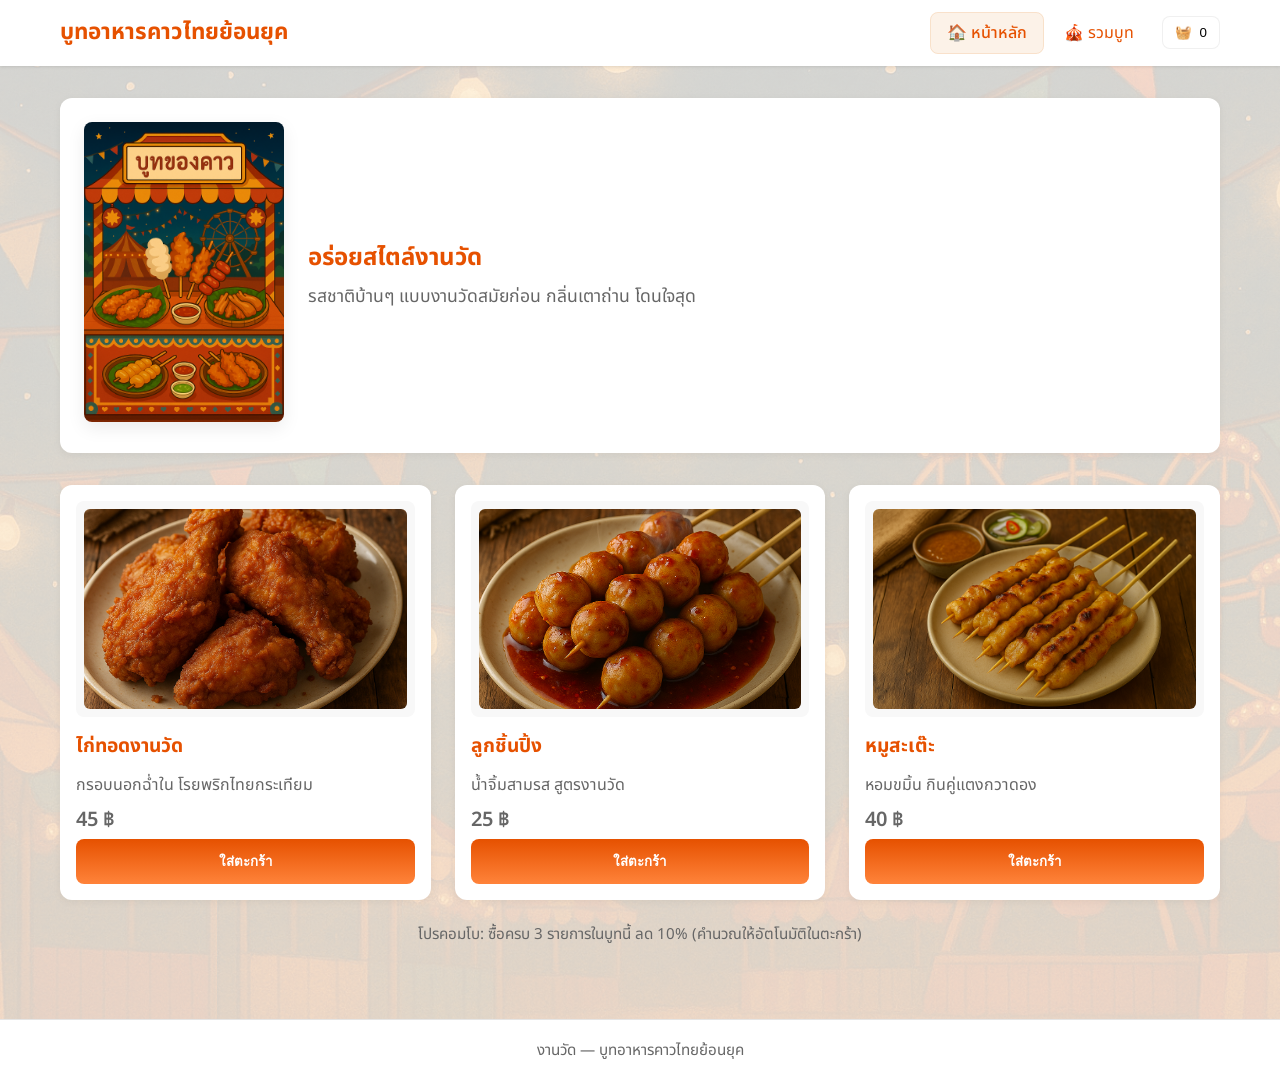
==== booth3.html @ 8d550168 "เพิ่ม booth3,4" ====
<!DOCTYPE html>
<html lang="th">
<head>
  <meta charset="UTF-8" />
  <meta name="viewport" content="width=device-width, initial-scale=1.0"/>
  <meta name="description" content="บูทอาหารคาวไทยย้อนยุค — รสชาติบ้านๆ แบบงานวัด พร้อมเมนูไก่ทอด ลูกชิ้น หมูสะเต๊ะ" />
  <title>บูทอาหารคาวย้อนยุค - งานวัด</title>
  <link rel="preconnect" href="https://fonts.googleapis.com">
  <link rel="preconnect" href="https://fonts.gstatic.com" crossorigin>
  <link href="https://fonts.googleapis.com/css2?family=Noto+Sans+Thai:wght@300;400;500;600&display=swap" rel="stylesheet">
  <link rel="stylesheet" href="booth34style.css" />
</head>
<body class="has-bg" style="--page-bg: url('booth3-4img/bg.png');">
  <header>
    <div class="wrap">
      <h1>บูทอาหารคาวไทยย้อนยุค</h1>
      <div class="header-right">
        <nav>
          <a href="index.html" class="home-btn">🏠 หน้าหลัก</a>
          <a href="booth-directory.html">🎪 รวมบูท</a>
        </nav>
        <button id="cart-btn" class="home-btn" aria-label="ตะกร้าสินค้า">🧺 <span id="cart-count">0</span></button>
      </div>
    </div>
  </header>

  <main class="booth">
    <div class="wrap">
      <div class="intro">
        <div class="intro-image">
          <img src="booth3-4img/sumkaw.png" alt="บรรยากาศงานวัดสมัยก่อน มีธงสามเหลี่ยมและไฟหลอด" loading="lazy" />
        </div>
        <div class="intro-content">
          <h2>อร่อยสไตล์งานวัด</h2>
          <p>รสชาติบ้านๆ แบบงานวัดสมัยก่อน กลิ่นเตาถ่าน โดนใจสุด</p>
        </div>
      </div>

      <section class="products">
        <!-- ไก่ทอดงานวัด -->
        <article class="product" data-id="savory-fried-chicken" data-price="45" data-booth="savory">
          <div class="product-image">
            <img src="booth3-4img/kai.png" alt="ไก่ทอดงานวัด" loading="lazy" />
          </div>
          <h3>ไก่ทอดงานวัด</h3>
          <p>กรอบนอกฉ่ำใน โรยพริกไทยกระเทียม</p>
          <p class="price">45 ฿</p>
          <button class="btn-action" aria-label="ใส่ตะกร้า ไก่ทอดงานวัด">ใส่ตะกร้า</button>
        </article>

        <!-- ลูกชิ้นปิ้ง -->
        <article class="product" data-id="savory-grilled-meatball" data-price="25" data-booth="savory">
          <div class="product-image">
            <img src="booth3-4img/meatball.png" alt="ลูกชิ้นปิ้งไม้" loading="lazy" />
          </div>
          <h3>ลูกชิ้นปิ้ง</h3>
          <p>น้ำจิ้มสามรส สูตรงานวัด</p>
          <p class="price">25 ฿</p>
          <button class="btn-action" aria-label="ใส่ตะกร้า ลูกชิ้นปิ้ง">ใส่ตะกร้า</button>
        </article>

        <!-- หมูสะเต๊ะ -->
        <article class="product" data-id="savory-satay" data-price="40" data-booth="savory">
          <div class="product-image">
            <img src="booth3-4img/moo.png" alt="หมูสะเต๊ะ" loading="lazy" />
          </div>
          <h3>หมูสะเต๊ะ</h3>
          <p>หอมขมิ้น กินคู่แตงกวาดอง</p>
          <p class="price">40 ฿</p>
          <button class="btn-action" aria-label="ใส่ตะกร้า หมูสะเต๊ะ">ใส่ตะกร้า</button>
        </article>
      </section>

      <p class="note">โปรคอมโบ: ซื้อครบ 3 รายการในบูทนี้ ลด 10% (คำนวณให้อัตโนมัติในตะกร้า)</p>
    </div>
  </main>

  <footer>
    <div class="wrap">
      <p>งานวัด — บูทอาหารคาวไทยย้อนยุค</p>
    </div>
  </footer>
  
  <div class="toast" role="alert"></div>
  <div class="image-modal">
    <div class="image-modal__bg"></div>
    <div class="image-modal__content">
      <img src="" alt="" />
      <button class="image-modal__close" aria-label="ปิด">✕</button>
    </div>
  </div>

  <script src="booth.js" defer></script>
</body>
</html>
---- booth34style.css ----
/* งานวัด — สไตล์หน้าบูท */
:root {
  --accent: #e65100;
  --accent-2: #ff833a;
  --muted: #666;
  --card: #fff;
  --max-width: 1200px;
  --container-pad: 20px;
  --radius: 12px;
  --font-thai: 'Noto Sans Thai', system-ui, -apple-system, BlinkMacSystemFont, sans-serif;
}

* {
  margin: 0;
  padding: 0;
  box-sizing: border-box;
}

html {
  font-size: 16px;
  line-height: 1.5;
}

body {
  font-family: var(--font-thai);
  background: linear-gradient(180deg, #fffbf7 0%, #fff5e6 100%);
  color: #2d2d2d;
  min-height: 100vh;
  display: flex;
  flex-direction: column;
  -webkit-font-smoothing: antialiased;
}

/* Per-page background image */
body.has-bg {
  background-image: linear-gradient(rgba(255,250,246,0.82), rgba(255,248,240,0.82)), var(--page-bg, none);
  background-size: cover;
  background-position: center;
  background-repeat: no-repeat;
}

.wrap {
  max-width: var(--max-width);
  margin: 0 auto;
  padding: 0 var(--container-pad);
}

header {
  background: #fff;
  padding: 16px 0;
  box-shadow: 0 1px 3px rgba(0,0,0,0.1);
}

header .wrap {
  display: flex;
  align-items: center;
  justify-content: space-between;
  gap: 16px;
}

/* header right block (nav + cart) */
.header-right{
  display:flex;
  align-items:center;
  gap:12px;
}

#cart-btn{
  display:inline-flex;
  align-items:center;
  gap:8px;
  padding:8px 12px;
  background: #fff;
  border: 1px solid rgba(0,0,0,0.06);
  border-radius: 8px;
  cursor: pointer;
}

header h1 {
  margin: 0;
  font-size: 1.4rem;
  color: var(--accent);
}

nav a {
  color: var(--accent);
  text-decoration: none;
  padding: 8px 16px;
  border-radius: 8px;
  background: transparent;
  transition: all 0.2s ease;
}

nav a.home-btn {
  background: rgba(227,126,34,0.1);
  border: 1px solid rgba(226,126,34,0.15);
  font-weight: 500;
}

nav a:hover {
  background: rgba(227,126,34,0.15);
}

main.booth {
  flex: 1;
  padding: 32px 0;
}

.intro {
  display: flex;
  gap: 24px;
  align-items: center;
  margin-bottom: 32px;
  background: #fff;
  padding: 24px;
  border-radius: var(--radius);
  box-shadow: 0 2px 8px rgba(0,0,0,0.05);
}

.intro-image {
  flex-shrink: 0;
}

.intro-image img {
  width: 200px;
  height: auto;
  border-radius: 8px;
  box-shadow: 0 6px 18px rgba(0,0,0,0.08);
}

.intro-content {
  flex: 1;
}

.intro h2 {
  color: var(--accent);
  margin-bottom: 8px;
}

.intro p {
  margin: 0;
  color: var(--muted);
  font-size: 1.1rem;
}

.products {
  display: grid;
  grid-template-columns: repeat(auto-fill, minmax(280px, 1fr));
  gap: 24px;
  margin-top: 16px;
}

.product {
  background: var(--card);
  padding: 16px;
  border-radius: var(--radius);
  box-shadow: 0 2px 8px rgba(0,0,0,0.05);
  display: flex;
  flex-direction: column;
  transition: transform 0.2s ease, box-shadow 0.2s ease;
}

.product:hover {
  transform: translateY(-4px);
  box-shadow: 0 8px 24px rgba(0,0,0,0.12);
}

.product-image {
  display: flex;
  justify-content: center;
  align-items: center;
  padding: 8px;
  background: #f8f8f8;
  border-radius: 8px;
  margin-bottom: 16px;
}

.product-image img {
  width: 100%;
  height: 200px;
  object-fit: cover;
  border-radius: 6px;
}

.product h3 {
  margin: 0 0 8px;
  font-size: 1.2rem;
  color: var(--accent);
}

.product p {
  margin: 4px 0;
  color: var(--muted);
}

.price {
  font-size: 1.25rem;
  font-weight: 600;
  color: #222;
  margin: 12px 0;
}

.btn-action {
  margin-top: auto;
  background: linear-gradient(180deg, var(--accent), var(--accent-2));
  border: none;
  color: #fff;
  padding: 12px;
  border-radius: 8px;
  cursor: pointer;
  font-weight: 600;
  transition: all 0.2s ease;
}

.btn-action:hover {
  filter: brightness(1.1);
}

.btn-action:active {
  transform: translateY(1px);
}

.note {
  margin-top: 24px;
  color: var(--muted);
  font-size: 0.95rem;
  text-align: center;
}

footer {
  margin-top: 40px;
  padding: 20px 0;
  background: #fff;
  border-top: 1px solid rgba(0,0,0,0.1);
  color: var(--muted);
  font-size: 0.95rem;
  text-align: center;
}

/* Responsive */
@media (max-width: 900px) {
  .intro {
    flex-direction: column;
    text-align: center;
    padding: 20px;
  }
  
  .intro-image img {
    width: 160px;
  }
  
  .products {
    grid-template-columns: repeat(2, 1fr);
  }
}

@media (max-width: 600px) {
  .products {
    grid-template-columns: 1fr;
  }
  
  .product {
    max-width: 400px;
    margin: 0 auto;
  }
  
  header .wrap {
    flex-direction: column;
    gap: 12px;
    text-align: center;
  }
}

/* Toast */
.toast {
  position: fixed;
  right: 20px;
  bottom: 20px;
  background: rgba(34,34,34,0.95);
  color: #fff;
  padding: 12px 20px;
  border-radius: 8px;
  opacity: 0;
  transform: translateY(8px);
  transition: all 0.25s ease;
  z-index: 2000;
  max-width: 320px;
  font-size: 0.95rem;
}

.toast.visible {
  opacity: 1;
  transform: translateY(0);
}

/* Image modal */
.image-modal {
  position: fixed;
  inset: 0;
  display: none; /* hidden by default; JS toggles .active */
  align-items: center;
  justify-content: center;
  z-index: 2100;
  padding: 20px;
}

.image-modal.active{
  display:flex;
}

.image-modal__bg {
  position: absolute;
  inset: 0;
  background: rgba(0,0,0,0.75);
}

.image-modal__content {
  position: relative;
  max-width: 90%;
  max-height: 90%;
  z-index: 1;
  border-radius: 12px;
  overflow: hidden;
  background: #fff;
  padding: 8px;
}

.image-modal__content img {
  display: block;
  max-width: 100%;
  max-height: 80vh;
  object-fit: contain;
  border-radius: 6px;
}

.image-modal__close {
  position: absolute;
  top: 12px;
  right: 12px;
  background: rgba(255,255,255,0.9);
  border: none;
  padding: 8px 12px;
  border-radius: 8px;
  font-size: 18px;
  cursor: pointer;
  transition: all 0.2s ease;
}

.image-modal__close:hover {
  background: #fff;
  transform: scale(1.05);
}
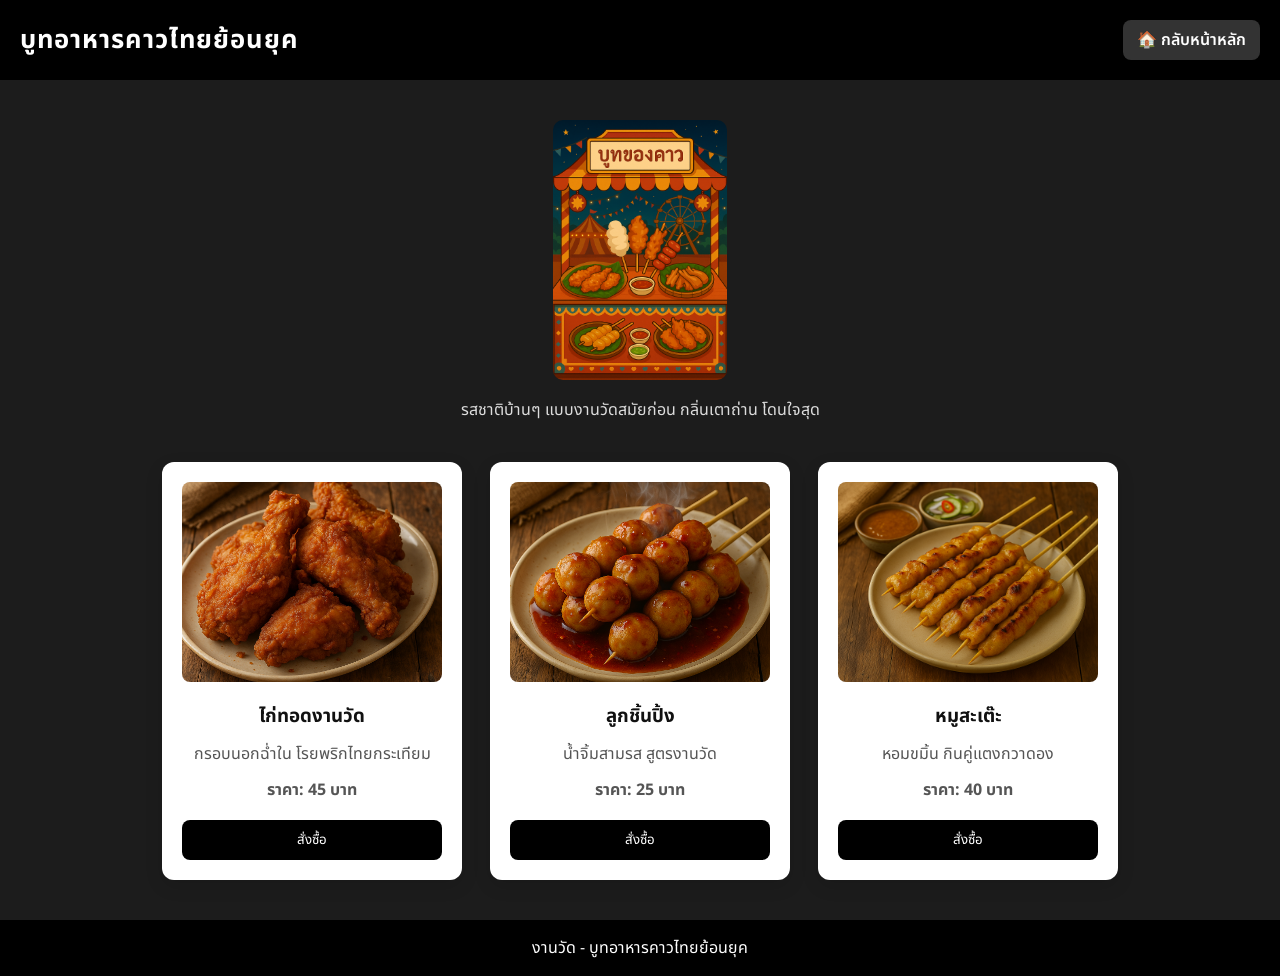
==== commit f26ce3f4: "fixed template" ====
--- a/booth3.html
+++ b/booth3.html
@@ -5,90 +5,61 @@
   <meta name="viewport" content="width=device-width, initial-scale=1.0"/>
   <meta name="description" content="บูทอาหารคาวไทยย้อนยุค — รสชาติบ้านๆ แบบงานวัด พร้อมเมนูไก่ทอด ลูกชิ้น หมูสะเต๊ะ" />
   <title>บูทอาหารคาวย้อนยุค - งานวัด</title>
-  <link rel="preconnect" href="https://fonts.googleapis.com">
-  <link rel="preconnect" href="https://fonts.gstatic.com" crossorigin>
+  <link rel="stylesheet" href="booth34style.css" />
   <link href="https://fonts.googleapis.com/css2?family=Noto+Sans+Thai:wght@300;400;500;600&display=swap" rel="stylesheet">
-  <link rel="stylesheet" href="booth34style.css" />
 </head>
-<body class="has-bg" style="--page-bg: url('booth3-4img/bg.png');">
+<body>
   <header>
-    <div class="wrap">
-      <h1>บูทอาหารคาวไทยย้อนยุค</h1>
-      <div class="header-right">
-        <nav>
-          <a href="index.html" class="home-btn">🏠 หน้าหลัก</a>
-          <a href="booth-directory.html">🎪 รวมบูท</a>
-        </nav>
-        <button id="cart-btn" class="home-btn" aria-label="ตะกร้าสินค้า">🧺 <span id="cart-count">0</span></button>
+    <h1>บูทอาหารคาวไทยย้อนยุค</h1>
+    <a href="index.html" class="home-btn">🏠 กลับหน้าหลัก</a>
+  </header>
+
+  <section class="booth">
+    <div class="intro">
+      <div class="intro-image">
+        <img src="booth3-4img/sumkaw.png" alt="บรรยากาศงานวัดสมัยก่อน" />
+      </div>
+      <div class="intro-text">
+        <p>รสชาติบ้านๆ แบบงานวัดสมัยก่อน กลิ่นเตาถ่าน โดนใจสุด</p>
       </div>
     </div>
-  </header>
 
-  <main class="booth">
-    <div class="wrap">
-      <div class="intro">
-        <div class="intro-image">
-          <img src="booth3-4img/sumkaw.png" alt="บรรยากาศงานวัดสมัยก่อน มีธงสามเหลี่ยมและไฟหลอด" loading="lazy" />
+    <div class="products">
+      <div class="product">
+        <div class="product-image">
+          <img src="booth3-4img/kai.png" alt="ไก่ทอดงานวัด" />
         </div>
-        <div class="intro-content">
-          <h2>อร่อยสไตล์งานวัด</h2>
-          <p>รสชาติบ้านๆ แบบงานวัดสมัยก่อน กลิ่นเตาถ่าน โดนใจสุด</p>
-        </div>
+        <h3>ไก่ทอดงานวัด</h3>
+        <p>กรอบนอกฉ่ำใน โรยพริกไทยกระเทียม</p>
+        <p class="price">ราคา: 45 บาท</p>
+        <button>สั่งซื้อ</button>
       </div>
 
-      <section class="products">
-        <!-- ไก่ทอดงานวัด -->
-        <article class="product" data-id="savory-fried-chicken" data-price="45" data-booth="savory">
-          <div class="product-image">
-            <img src="booth3-4img/kai.png" alt="ไก่ทอดงานวัด" loading="lazy" />
-          </div>
-          <h3>ไก่ทอดงานวัด</h3>
-          <p>กรอบนอกฉ่ำใน โรยพริกไทยกระเทียม</p>
-          <p class="price">45 ฿</p>
-          <button class="btn-action" aria-label="ใส่ตะกร้า ไก่ทอดงานวัด">ใส่ตะกร้า</button>
-        </article>
+      <div class="product">
+        <div class="product-image">
+          <img src="booth3-4img/meatball.png" alt="ลูกชิ้นปิ้ง" />
+        </div>
+        <h3>ลูกชิ้นปิ้ง</h3>
+        <p>น้ำจิ้มสามรส สูตรงานวัด</p>
+        <p class="price">ราคา: 25 บาท</p>
+        <button>สั่งซื้อ</button>
+      </div>
 
-        <!-- ลูกชิ้นปิ้ง -->
-        <article class="product" data-id="savory-grilled-meatball" data-price="25" data-booth="savory">
-          <div class="product-image">
-            <img src="booth3-4img/meatball.png" alt="ลูกชิ้นปิ้งไม้" loading="lazy" />
-          </div>
-          <h3>ลูกชิ้นปิ้ง</h3>
-          <p>น้ำจิ้มสามรส สูตรงานวัด</p>
-          <p class="price">25 ฿</p>
-          <button class="btn-action" aria-label="ใส่ตะกร้า ลูกชิ้นปิ้ง">ใส่ตะกร้า</button>
-        </article>
-
-        <!-- หมูสะเต๊ะ -->
-        <article class="product" data-id="savory-satay" data-price="40" data-booth="savory">
-          <div class="product-image">
-            <img src="booth3-4img/moo.png" alt="หมูสะเต๊ะ" loading="lazy" />
-          </div>
-          <h3>หมูสะเต๊ะ</h3>
-          <p>หอมขมิ้น กินคู่แตงกวาดอง</p>
-          <p class="price">40 ฿</p>
-          <button class="btn-action" aria-label="ใส่ตะกร้า หมูสะเต๊ะ">ใส่ตะกร้า</button>
-        </article>
-      </section>
-
-      <p class="note">โปรคอมโบ: ซื้อครบ 3 รายการในบูทนี้ ลด 10% (คำนวณให้อัตโนมัติในตะกร้า)</p>
+      <div class="product">
+        <div class="product-image">
+          <img src="booth3-4img/moo.png" alt="หมูสะเต๊ะ" />
+        </div>
+        <h3>หมูสะเต๊ะ</h3>
+        <p>หอมขมิ้น กินคู่แตงกวาดอง</p>
+        <p class="price">ราคา: 40 บาท</p>
+        <button>สั่งซื้อ</button>
+      </div>
     </div>
-  </main>
+  </section>
 
   <footer>
-    <div class="wrap">
-      <p>งานวัด — บูทอาหารคาวไทยย้อนยุค</p>
-    </div>
+    <p>งานวัด - บูทอาหารคาวไทยย้อนยุค</p>
   </footer>
-  
-  <div class="toast" role="alert"></div>
-  <div class="image-modal">
-    <div class="image-modal__bg"></div>
-    <div class="image-modal__content">
-      <img src="" alt="" />
-      <button class="image-modal__close" aria-label="ปิด">✕</button>
-    </div>
-  </div>
 
   <script src="booth.js" defer></script>
 </body>
--- a/booth34style.css
+++ b/booth34style.css
@@ -1,352 +1,151 @@
-/* งานวัด — สไตล์หน้าบูท */
-:root {
-  --accent: #e65100;
-  --accent-2: #ff833a;
-  --muted: #666;
-  --card: #fff;
-  --max-width: 1200px;
-  --container-pad: 20px;
-  --radius: 12px;
-  --font-thai: 'Noto Sans Thai', system-ui, -apple-system, BlinkMacSystemFont, sans-serif;
-}
+/* booth34style.css
+   Adapted to match the simpler colors/visuals used by boothpage_1.html (dark header, white cards)
+   while keeping responsive layout for booth3/booth4 content. */
 
 * {
   margin: 0;
   padding: 0;
   box-sizing: border-box;
-}
-
-html {
-  font-size: 16px;
-  line-height: 1.5;
+  font-family: 'Noto Sans Thai', system-ui, -apple-system, BlinkMacSystemFont, sans-serif;
 }
 
 body {
-  font-family: var(--font-thai);
-  background: linear-gradient(180deg, #fffbf7 0%, #fff5e6 100%);
-  color: #2d2d2d;
+  background-color: rgb(28, 28, 28);
+  color: #111;
   min-height: 100vh;
   display: flex;
   flex-direction: column;
-  -webkit-font-smoothing: antialiased;
-}
-
-/* Per-page background image */
-body.has-bg {
-  background-image: linear-gradient(rgba(255,250,246,0.82), rgba(255,248,240,0.82)), var(--page-bg, none);
-  background-size: cover;
-  background-position: center;
-  background-repeat: no-repeat;
-}
-
-.wrap {
-  max-width: var(--max-width);
-  margin: 0 auto;
-  padding: 0 var(--container-pad);
 }
 
 header {
-  background: #fff;
-  padding: 16px 0;
-  box-shadow: 0 1px 3px rgba(0,0,0,0.1);
-}
-
-header .wrap {
+  background-color: #000;
+  color: #fff;
+  padding: 20px;
   display: flex;
+  justify-content: space-between;
   align-items: center;
-  justify-content: space-between;
-  gap: 16px;
-}
-
-/* header right block (nav + cart) */
-.header-right{
-  display:flex;
-  align-items:center;
-  gap:12px;
-}
-
-#cart-btn{
-  display:inline-flex;
-  align-items:center;
-  gap:8px;
-  padding:8px 12px;
-  background: #fff;
-  border: 1px solid rgba(0,0,0,0.06);
-  border-radius: 8px;
-  cursor: pointer;
 }
 
 header h1 {
-  margin: 0;
-  font-size: 1.4rem;
-  color: var(--accent);
+  font-size: 1.6rem;
+  letter-spacing: 1px;
 }
 
-nav a {
-  color: var(--accent);
+.home-btn {
+  color: #fff;
+  background-color: #333;
+  padding: 8px 14px;
+  border-radius: 8px;
   text-decoration: none;
-  padding: 8px 16px;
-  border-radius: 8px;
-  background: transparent;
-  transition: all 0.2s ease;
+  transition: 0.25s;
+  font-weight: 600;
 }
 
-nav a.home-btn {
-  background: rgba(227,126,34,0.1);
-  border: 1px solid rgba(226,126,34,0.15);
-  font-weight: 500;
+.home-btn:hover {
+  background-color: #fff;
+  color: #000;
 }
 
-nav a:hover {
-  background: rgba(227,126,34,0.15);
-}
-
-main.booth {
+.booth {
   flex: 1;
-  padding: 32px 0;
+  padding: 40px 20px;
+  text-align: center;
 }
 
 .intro {
-  display: flex;
-  gap: 24px;
-  align-items: center;
-  margin-bottom: 32px;
-  background: #fff;
-  padding: 24px;
-  border-radius: var(--radius);
-  box-shadow: 0 2px 8px rgba(0,0,0,0.05);
+  margin-bottom: 40px;
 }
 
 .intro-image {
-  flex-shrink: 0;
+  width: fit-content;
+  height: 260px;
+  margin: 0 auto 18px;
+  border-radius: 10px;
+  overflow: hidden;
+  display: flex;
+  align-items: center;
+  justify-content: center;
+  background-color: #f5f5f5;
 }
 
 .intro-image img {
-  width: 200px;
-  height: auto;
-  border-radius: 8px;
-  box-shadow: 0 6px 18px rgba(0,0,0,0.08);
+  width: 100%;
+  height: 100%;
+  object-fit: cover;
+  object-position: center;
+  display: block;
 }
 
-.intro-content {
-  flex: 1;
-}
-
-.intro h2 {
-  color: var(--accent);
-  margin-bottom: 8px;
-}
-
-.intro p {
-  margin: 0;
-  color: var(--muted);
-  font-size: 1.1rem;
+.intro-text p {
+  color: #ddd;
 }
 
 .products {
-  display: grid;
-  grid-template-columns: repeat(auto-fill, minmax(280px, 1fr));
-  gap: 24px;
-  margin-top: 16px;
+  display: flex;
+  justify-content: center;
+  flex-wrap: wrap;
+  gap: 28px;
 }
 
 .product {
-  background: var(--card);
-  padding: 16px;
-  border-radius: var(--radius);
-  box-shadow: 0 2px 8px rgba(0,0,0,0.05);
+  background: #fff;
+  color: #111;
+  border-radius: 12px;
+  padding: 20px;
+  width: 300px;
+  box-shadow: 0 6px 18px rgba(0,0,0,0.12);
+  transition: transform 0.18s ease, box-shadow 0.18s ease;
   display: flex;
   flex-direction: column;
-  transition: transform 0.2s ease, box-shadow 0.2s ease;
 }
 
 .product:hover {
-  transform: translateY(-4px);
-  box-shadow: 0 8px 24px rgba(0,0,0,0.12);
+  transform: translateY(-8px);
 }
 
 .product-image {
+  width: 100%;
+  height: 200px;
+  margin-bottom: 12px;
+  border-radius: 8px;
+  overflow: hidden;
+  background: #f5f5f5;
   display: flex;
+  align-items: center;
   justify-content: center;
-  align-items: center;
-  padding: 8px;
-  background: #f8f8f8;
-  border-radius: 8px;
-  margin-bottom: 16px;
 }
 
 .product-image img {
   width: 100%;
-  height: 200px;
+  height: 100%;
   object-fit: cover;
-  border-radius: 6px;
 }
 
-.product h3 {
-  margin: 0 0 8px;
-  font-size: 1.2rem;
-  color: var(--accent);
+.product h3 { margin: 8px 0 6px; }
+.product p { margin: 6px 0; color: #555; }
+.price { font-weight: 700; margin-top: 8px; }
+
+button {
+  background-color: #000;
+  color: #fff;
+  border: none;
+  padding: 10px 16px;
+  cursor: pointer;
+  border-radius: 8px;
+  margin-top: 12px;
 }
 
-.product p {
-  margin: 4px 0;
-  color: var(--muted);
+button:hover { background-color: #333; }
+
+footer {
+  background-color: #000;
+  color: #fff;
+  text-align: center;
+  padding: 16px 0;
 }
 
-.price {
-  font-size: 1.25rem;
-  font-weight: 600;
-  color: #222;
-  margin: 12px 0;
+@media (max-width: 800px) {
+  .product { width: 85%; }
+  .intro-image { height: 180px; }
 }
 
-.btn-action {
-  margin-top: auto;
-  background: linear-gradient(180deg, var(--accent), var(--accent-2));
-  border: none;
-  color: #fff;
-  padding: 12px;
-  border-radius: 8px;
-  cursor: pointer;
-  font-weight: 600;
-  transition: all 0.2s ease;
-}
-
-.btn-action:hover {
-  filter: brightness(1.1);
-}
-
-.btn-action:active {
-  transform: translateY(1px);
-}
-
-.note {
-  margin-top: 24px;
-  color: var(--muted);
-  font-size: 0.95rem;
-  text-align: center;
-}
-
-footer {
-  margin-top: 40px;
-  padding: 20px 0;
-  background: #fff;
-  border-top: 1px solid rgba(0,0,0,0.1);
-  color: var(--muted);
-  font-size: 0.95rem;
-  text-align: center;
-}
-
-/* Responsive */
-@media (max-width: 900px) {
-  .intro {
-    flex-direction: column;
-    text-align: center;
-    padding: 20px;
-  }
-  
-  .intro-image img {
-    width: 160px;
-  }
-  
-  .products {
-    grid-template-columns: repeat(2, 1fr);
-  }
-}
-
-@media (max-width: 600px) {
-  .products {
-    grid-template-columns: 1fr;
-  }
-  
-  .product {
-    max-width: 400px;
-    margin: 0 auto;
-  }
-  
-  header .wrap {
-    flex-direction: column;
-    gap: 12px;
-    text-align: center;
-  }
-}
-
-/* Toast */
-.toast {
-  position: fixed;
-  right: 20px;
-  bottom: 20px;
-  background: rgba(34,34,34,0.95);
-  color: #fff;
-  padding: 12px 20px;
-  border-radius: 8px;
-  opacity: 0;
-  transform: translateY(8px);
-  transition: all 0.25s ease;
-  z-index: 2000;
-  max-width: 320px;
-  font-size: 0.95rem;
-}
-
-.toast.visible {
-  opacity: 1;
-  transform: translateY(0);
-}
-
-/* Image modal */
-.image-modal {
-  position: fixed;
-  inset: 0;
-  display: none; /* hidden by default; JS toggles .active */
-  align-items: center;
-  justify-content: center;
-  z-index: 2100;
-  padding: 20px;
-}
-
-.image-modal.active{
-  display:flex;
-}
-
-.image-modal__bg {
-  position: absolute;
-  inset: 0;
-  background: rgba(0,0,0,0.75);
-}
-
-.image-modal__content {
-  position: relative;
-  max-width: 90%;
-  max-height: 90%;
-  z-index: 1;
-  border-radius: 12px;
-  overflow: hidden;
-  background: #fff;
-  padding: 8px;
-}
-
-.image-modal__content img {
-  display: block;
-  max-width: 100%;
-  max-height: 80vh;
-  object-fit: contain;
-  border-radius: 6px;
-}
-
-.image-modal__close {
-  position: absolute;
-  top: 12px;
-  right: 12px;
-  background: rgba(255,255,255,0.9);
-  border: none;
-  padding: 8px 12px;
-  border-radius: 8px;
-  font-size: 18px;
-  cursor: pointer;
-  transition: all 0.2s ease;
-}
-
-.image-modal__close:hover {
-  background: #fff;
-  transform: scale(1.05);
-}
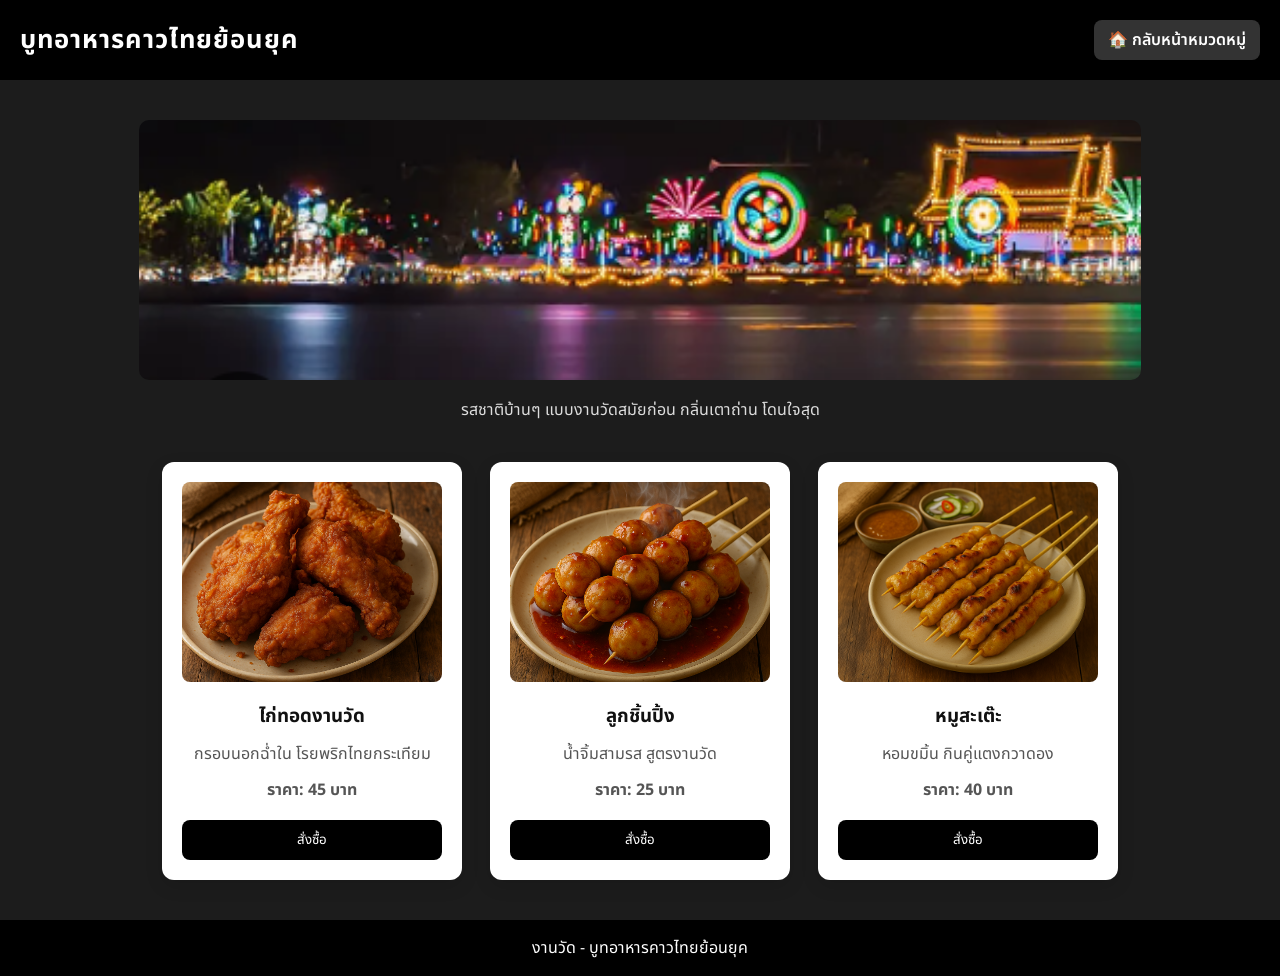
==== commit b3510c2a: "change homepage button and picture" ====
--- a/booth3.html
+++ b/booth3.html
@@ -5,19 +5,19 @@
   <meta name="viewport" content="width=device-width, initial-scale=1.0"/>
   <meta name="description" content="บูทอาหารคาวไทยย้อนยุค — รสชาติบ้านๆ แบบงานวัด พร้อมเมนูไก่ทอด ลูกชิ้น หมูสะเต๊ะ" />
   <title>บูทอาหารคาวย้อนยุค - งานวัด</title>
-  <link rel="stylesheet" href="booth34style.css" />
+  <link rel="stylesheet" href="css/booth34style.css" />
   <link href="https://fonts.googleapis.com/css2?family=Noto+Sans+Thai:wght@300;400;500;600&display=swap" rel="stylesheet">
 </head>
 <body>
   <header>
     <h1>บูทอาหารคาวไทยย้อนยุค</h1>
-    <a href="index.html" class="home-btn">🏠 กลับหน้าหลัก</a>
+    <a href="Directory.html" class="home-btn">🏠 กลับหน้าหมวดหมู่</a>
   </header>
 
   <section class="booth">
     <div class="intro">
       <div class="intro-image">
-        <img src="booth3-4img/sumkaw.png" alt="บรรยากาศงานวัดสมัยก่อน" />
+        <img src="resources/image/Background.png" alt="รูปงานวัด" />
       </div>
       <div class="intro-text">
         <p>รสชาติบ้านๆ แบบงานวัดสมัยก่อน กลิ่นเตาถ่าน โดนใจสุด</p>
@@ -27,7 +27,7 @@
     <div class="products">
       <div class="product">
         <div class="product-image">
-          <img src="booth3-4img/kai.png" alt="ไก่ทอดงานวัด" />
+          <img src="resources/booth3-4img/kai.png" alt="ไก่ทอดงานวัด" />
         </div>
         <h3>ไก่ทอดงานวัด</h3>
         <p>กรอบนอกฉ่ำใน โรยพริกไทยกระเทียม</p>
@@ -37,7 +37,7 @@
 
       <div class="product">
         <div class="product-image">
-          <img src="booth3-4img/meatball.png" alt="ลูกชิ้นปิ้ง" />
+          <img src="resources/booth3-4img/meatball.png" alt="ลูกชิ้นปิ้ง" />
         </div>
         <h3>ลูกชิ้นปิ้ง</h3>
         <p>น้ำจิ้มสามรส สูตรงานวัด</p>
@@ -47,7 +47,7 @@
 
       <div class="product">
         <div class="product-image">
-          <img src="booth3-4img/moo.png" alt="หมูสะเต๊ะ" />
+          <img src="resources/booth3-4img/moo.png" alt="หมูสะเต๊ะ" />
         </div>
         <h3>หมูสะเต๊ะ</h3>
         <p>หอมขมิ้น กินคู่แตงกวาดอง</p>
@@ -61,6 +61,6 @@
     <p>งานวัด - บูทอาหารคาวไทยย้อนยุค</p>
   </footer>
 
-  <script src="booth.js" defer></script>
+  <script src="JS/booth.js" defer></script>
 </body>
 </html>
--- a/css/booth34style.css
+++ b/css/booth34style.css
@@ -0,0 +1,151 @@
+/* booth34style.css
+   Adapted to match the simpler colors/visuals used by boothpage_1.html (dark header, white cards)
+   while keeping responsive layout for booth3/booth4 content. */
+
+* {
+  margin: 0;
+  padding: 0;
+  box-sizing: border-box;
+  font-family: 'Noto Sans Thai', system-ui, -apple-system, BlinkMacSystemFont, sans-serif;
+}
+
+body {
+  background-color: rgb(28, 28, 28);
+  color: #111;
+  min-height: 100vh;
+  display: flex;
+  flex-direction: column;
+}
+
+header {
+  background-color: #000;
+  color: #fff;
+  padding: 20px;
+  display: flex;
+  justify-content: space-between;
+  align-items: center;
+}
+
+header h1 {
+  font-size: 1.6rem;
+  letter-spacing: 1px;
+}
+
+.home-btn {
+  color: #fff;
+  background-color: #333;
+  padding: 8px 14px;
+  border-radius: 8px;
+  text-decoration: none;
+  transition: 0.25s;
+  font-weight: 600;
+}
+
+.home-btn:hover {
+  background-color: #fff;
+  color: #000;
+}
+
+.booth {
+  flex: 1;
+  padding: 40px 20px;
+  text-align: center;
+}
+
+.intro {
+  margin-bottom: 40px;
+}
+
+.intro-image {
+  width: fit-content;
+  height: 260px;
+  margin: 0 auto 18px;
+  border-radius: 10px;
+  overflow: hidden;
+  display: flex;
+  align-items: center;
+  justify-content: center;
+  background-color: #f5f5f5;
+}
+
+.intro-image img {
+  width: 100%;
+  height: 100%;
+  object-fit: cover;
+  object-position: center;
+  display: block;
+}
+
+.intro-text p {
+  color: #ddd;
+}
+
+.products {
+  display: flex;
+  justify-content: center;
+  flex-wrap: wrap;
+  gap: 28px;
+}
+
+.product {
+  background: #fff;
+  color: #111;
+  border-radius: 12px;
+  padding: 20px;
+  width: 300px;
+  box-shadow: 0 6px 18px rgba(0,0,0,0.12);
+  transition: transform 0.18s ease, box-shadow 0.18s ease;
+  display: flex;
+  flex-direction: column;
+}
+
+.product:hover {
+  transform: translateY(-8px);
+}
+
+.product-image {
+  width: 100%;
+  height: 200px;
+  margin-bottom: 12px;
+  border-radius: 8px;
+  overflow: hidden;
+  background: #f5f5f5;
+  display: flex;
+  align-items: center;
+  justify-content: center;
+}
+
+.product-image img {
+  width: 100%;
+  height: 100%;
+  object-fit: cover;
+}
+
+.product h3 { margin: 8px 0 6px; }
+.product p { margin: 6px 0; color: #555; }
+.price { font-weight: 700; margin-top: 8px; }
+
+button {
+  background-color: #000;
+  color: #fff;
+  border: none;
+  padding: 10px 16px;
+  cursor: pointer;
+  border-radius: 8px;
+  margin-top: 12px;
+}
+
+button:hover { background-color: #333; }
+
+footer {
+  background-color: #000;
+  color: #fff;
+  text-align: center;
+  padding: 16px 0;
+}
+
+@media (max-width: 800px) {
+  .product { width: 85%; }
+  .intro-image { height: 180px; }
+}
+
